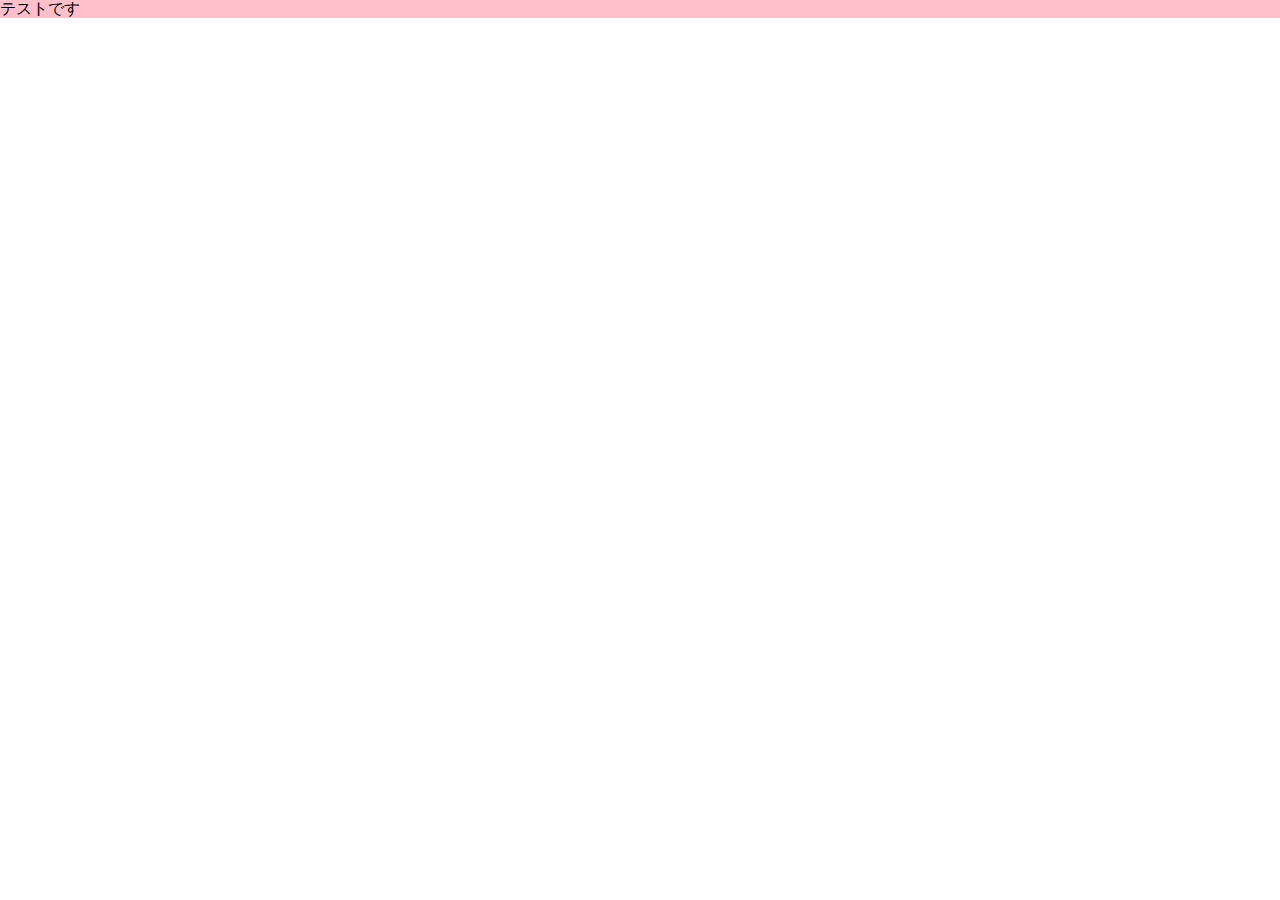
==== index.html @ f7360ed0 "1.test.htmlを削除 2.FLOCSSの構成要素フォルダを作成 3.index.html / style.cssを作成" ====
<!doctype html>
<html lang="ja">
<head>
  <meta charset="UTF-8">
  <meta name="viewport" content="width=device-width,initial-scale=1">
  <title></title>
  <meta name="" content="">
  <link rel="stylesheet" href="./css/style.css">
  <script src="https://code.jquery.com/jquery-3.6.0.min.js"></script>
</head>
<body>
  <h1 class="test">テストです</h1>
</body>
</html>
---- css/style.css ----
@charset "UTF-8";
/*! destyle.css v2.0.2 | MIT License | https://github.com/nicolas-cusan/destyle.css */
/* Reset box-model and set borders */
/* ============================================ */
*,
::before,
::after {
  -webkit-box-sizing: border-box;
          box-sizing: border-box;
  border-style: solid;
  border-width: 0;
}

/* Document */
/* ============================================ */
/**
 * 1. Correct the line height in all browsers.
 * 2. Prevent adjustments of font size after orientation changes in iOS.
 * 3. Remove gray overlay on links for iOS.
 */
html {
  line-height: 1.15;
  /* 1 */
  -webkit-text-size-adjust: 100%;
  /* 2 */
  -webkit-tap-highlight-color: transparent;
  /* 3*/
}

/* Sections */
/* ============================================ */
/**
 * Remove the margin in all browsers.
 */
body {
  margin: 0;
}

/**
 * Render the `main` element consistently in IE.
 */
main {
  display: block;
}

/* Vertical rhythm */
/* ============================================ */
p,
table,
blockquote,
address,
pre,
iframe,
form,
figure,
dl {
  margin: 0;
}

/* Headings */
/* ============================================ */
h1,
h2,
h3,
h4,
h5,
h6 {
  font-size: inherit;
  line-height: inherit;
  font-weight: inherit;
  margin: 0;
}

/* Lists (enumeration) */
/* ============================================ */
ul,
ol {
  margin: 0;
  padding: 0;
  list-style: none;
}

/* Lists (definition) */
/* ============================================ */
dt {
  font-weight: bold;
}

dd {
  margin-left: 0;
}

/* Grouping content */
/* ============================================ */
/**
 * 1. Add the correct box sizing in Firefox.
 * 2. Show the overflow in Edge and IE.
 */
hr {
  -webkit-box-sizing: content-box;
          box-sizing: content-box;
  /* 1 */
  height: 0;
  /* 1 */
  overflow: visible;
  /* 2 */
  border-top-width: 1px;
  margin: 0;
  clear: both;
  color: inherit;
}

/**
 * 1. Correct the inheritance and scaling of font size in all browsers.
 * 2. Correct the odd `em` font sizing in all browsers.
 */
pre {
  font-family: monospace, monospace;
  /* 1 */
  font-size: inherit;
  /* 2 */
}

address {
  font-style: inherit;
}

/* Text-level semantics */
/* ============================================ */
/**
 * Remove the gray background on active links in IE 10.
 */
a {
  background-color: transparent;
  text-decoration: none;
  color: inherit;
}

/**
 * 1. Remove the bottom border in Chrome 57-
 * 2. Add the correct text decoration in Chrome, Edge, IE, Opera, and Safari.
 */
abbr[title] {
  text-decoration: underline;
  /* 2 */
  -webkit-text-decoration: underline dotted;
          text-decoration: underline dotted;
  /* 2 */
}

/**
 * Add the correct font weight in Chrome, Edge, and Safari.
 */
b,
strong {
  font-weight: bolder;
}

/**
 * 1. Correct the inheritance and scaling of font size in all browsers.
 * 2. Correct the odd `em` font sizing in all browsers.
 */
code,
kbd,
samp {
  font-family: monospace, monospace;
  /* 1 */
  font-size: inherit;
  /* 2 */
}

/**
 * Add the correct font size in all browsers.
 */
small {
  font-size: 80%;
}

/**
 * Prevent `sub` and `sup` elements from affecting the line height in
 * all browsers.
 */
sub,
sup {
  font-size: 75%;
  line-height: 0;
  position: relative;
  vertical-align: baseline;
}

sub {
  bottom: -0.25em;
}

sup {
  top: -0.5em;
}

/* Embedded content */
/* ============================================ */
/**
 * Prevent vertical alignment issues.
 */
img,
embed,
object,
iframe {
  vertical-align: bottom;
}

/* Forms */
/* ============================================ */
/**
 * Reset form fields to make them styleable
 */
button,
input,
optgroup,
select,
textarea {
  -webkit-appearance: none;
  -moz-appearance: none;
       appearance: none;
  vertical-align: middle;
  color: inherit;
  font: inherit;
  background: transparent;
  padding: 0;
  margin: 0;
  outline: 0;
  border-radius: 0;
  text-align: inherit;
}

/**
 * Reset radio and checkbox appearance to preserve their look in iOS.
 */
[type="checkbox"] {
  -webkit-appearance: checkbox;
  -moz-appearance: checkbox;
       appearance: checkbox;
}

[type="radio"] {
  -webkit-appearance: radio;
  -moz-appearance: radio;
       appearance: radio;
}

/**
 * Show the overflow in IE.
 * 1. Show the overflow in Edge.
 */
button,
input {
  /* 1 */
  overflow: visible;
}

/**
 * Remove the inheritance of text transform in Edge, Firefox, and IE.
 * 1. Remove the inheritance of text transform in Firefox.
 */
button,
select {
  /* 1 */
  text-transform: none;
}

/**
 * Correct the inability to style clickable types in iOS and Safari.
 */
button,
[type="button"],
[type="reset"],
[type="submit"] {
  cursor: pointer;
  -webkit-appearance: none;
  -moz-appearance: none;
       appearance: none;
}

button[disabled],
[type="button"][disabled],
[type="reset"][disabled],
[type="submit"][disabled] {
  cursor: default;
}

/**
 * Remove the inner border and padding in Firefox.
 */
button::-moz-focus-inner,
[type="button"]::-moz-focus-inner,
[type="reset"]::-moz-focus-inner,
[type="submit"]::-moz-focus-inner {
  border-style: none;
  padding: 0;
}

/**
 * Restore the focus styles unset by the previous rule.
 */
button:-moz-focusring,
[type="button"]:-moz-focusring,
[type="reset"]:-moz-focusring,
[type="submit"]:-moz-focusring {
  outline: 1px dotted ButtonText;
}

/**
 * Remove arrow in IE10 & IE11
 */
select::-ms-expand {
  display: none;
}

/**
 * Remove padding
 */
option {
  padding: 0;
}

/**
 * Reset to invisible
 */
fieldset {
  margin: 0;
  padding: 0;
  min-width: 0;
}

/**
 * 1. Correct the text wrapping in Edge and IE.
 * 2. Correct the color inheritance from `fieldset` elements in IE.
 * 3. Remove the padding so developers are not caught out when they zero out
 *    `fieldset` elements in all browsers.
 */
legend {
  color: inherit;
  /* 2 */
  display: table;
  /* 1 */
  max-width: 100%;
  /* 1 */
  padding: 0;
  /* 3 */
  white-space: normal;
  /* 1 */
}

/**
 * Add the correct vertical alignment in Chrome, Firefox, and Opera.
 */
progress {
  vertical-align: baseline;
}

/**
 * Remove the default vertical scrollbar in IE 10+.
 */
textarea {
  overflow: auto;
}

/**
 * Correct the cursor style of increment and decrement buttons in Chrome.
 */
[type="number"]::-webkit-inner-spin-button,
[type="number"]::-webkit-outer-spin-button {
  height: auto;
}

/**
 * 1. Correct the outline style in Safari.
 */
[type="search"] {
  outline-offset: -2px;
  /* 1 */
}

/**
 * Remove the inner padding in Chrome and Safari on macOS.
 */
[type="search"]::-webkit-search-decoration {
  -webkit-appearance: none;
}

/**
 * 1. Correct the inability to style clickable types in iOS and Safari.
 * 2. Change font properties to `inherit` in Safari.
 */
::-webkit-file-upload-button {
  -webkit-appearance: button;
  /* 1 */
  font: inherit;
  /* 2 */
}

/**
 * Clickable labels
 */
label[for] {
  cursor: pointer;
}

/* Interactive */
/* ============================================ */
/*
 * Add the correct display in Edge, IE 10+, and Firefox.
 */
details {
  display: block;
}

/*
 * Add the correct display in all browsers.
 */
summary {
  display: list-item;
}

/*
 * Remove outline for editable content.
 */
[contenteditable] {
  outline: none;
}

/* Table */
/* ============================================ */
table {
  border-collapse: collapse;
  border-spacing: 0;
}

caption {
  text-align: left;
}

td,
th {
  vertical-align: top;
  padding: 0;
}

th {
  text-align: left;
  font-weight: bold;
}

/* Misc */
/* ============================================ */
/**
 * Add the correct display in IE 10+.
 */
template {
  display: none;
}

/**
 * Add the correct display in IE 10.
 */
[hidden] {
  display: none;
}

/*_reset.scssを読み込む */
.test {
  background-color: pink;
}

/*_base.scssを読み込む */
/*# sourceMappingURL=style.css.map */
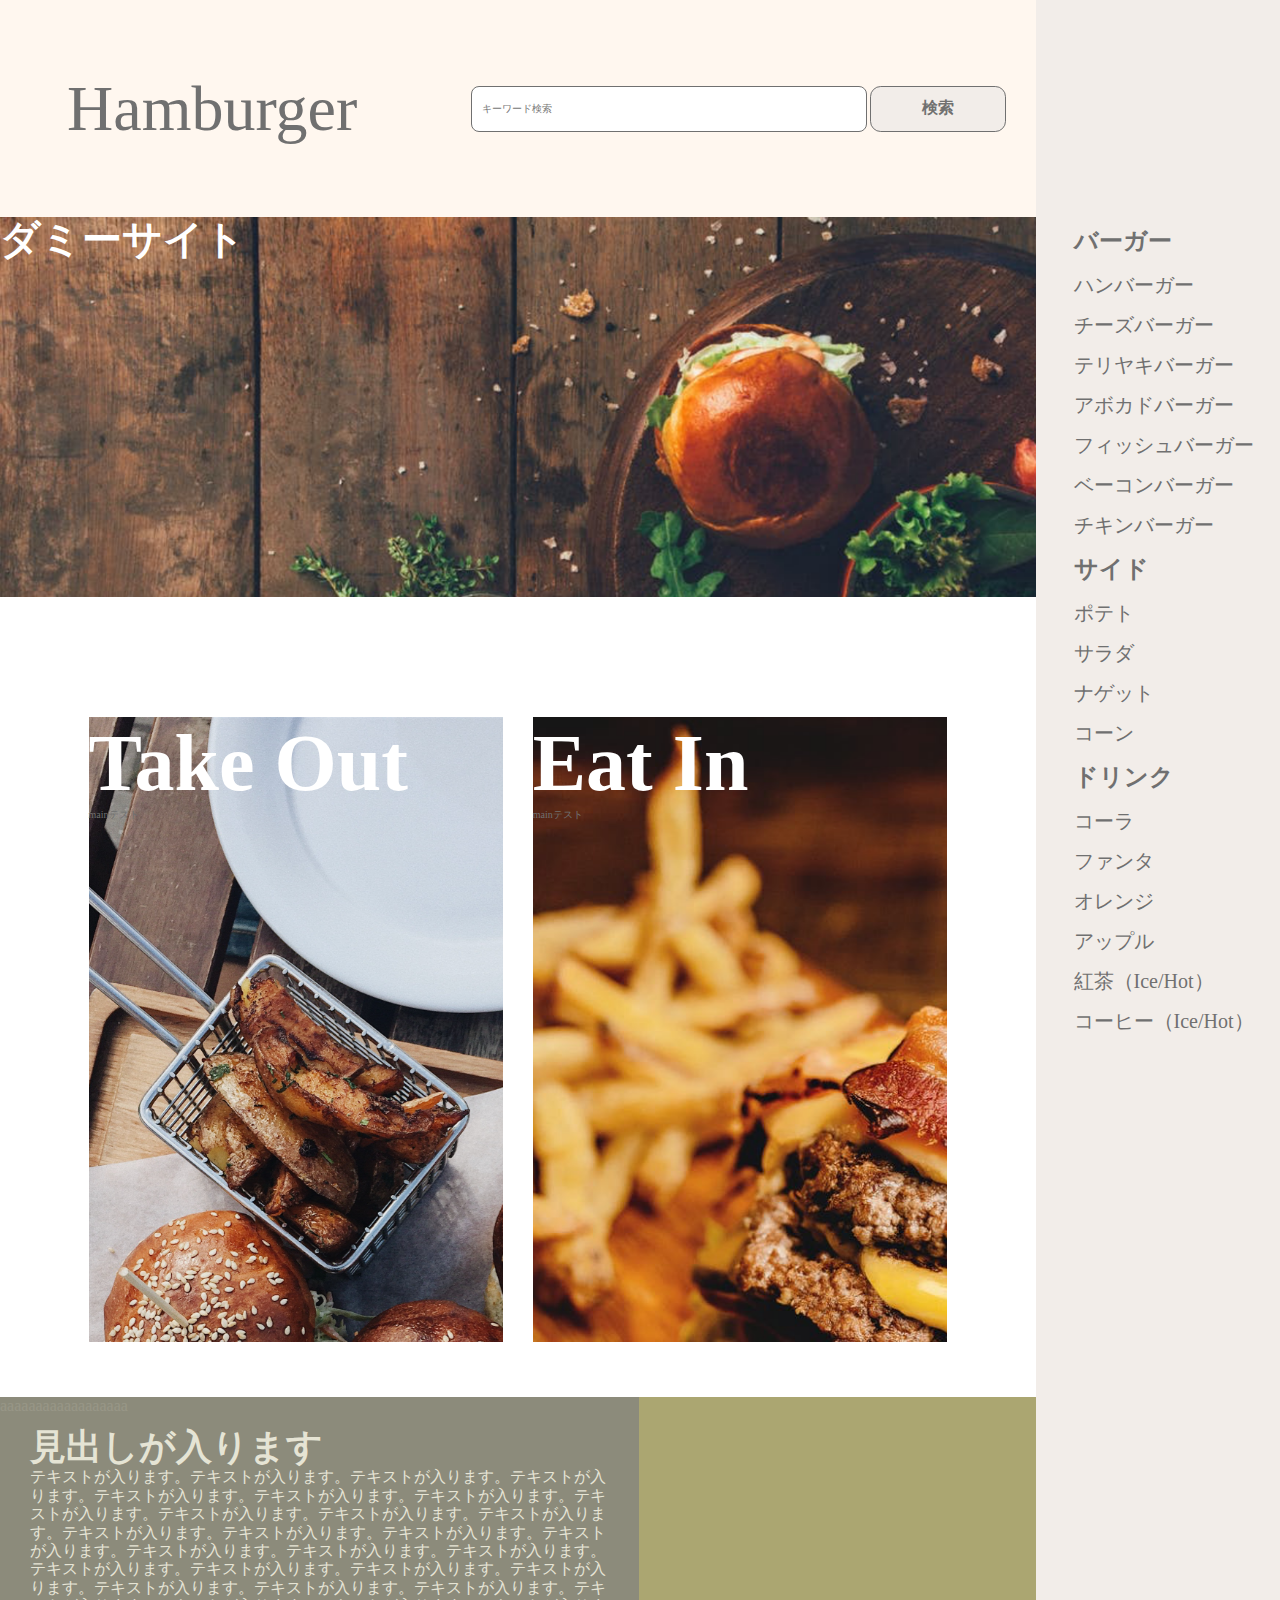
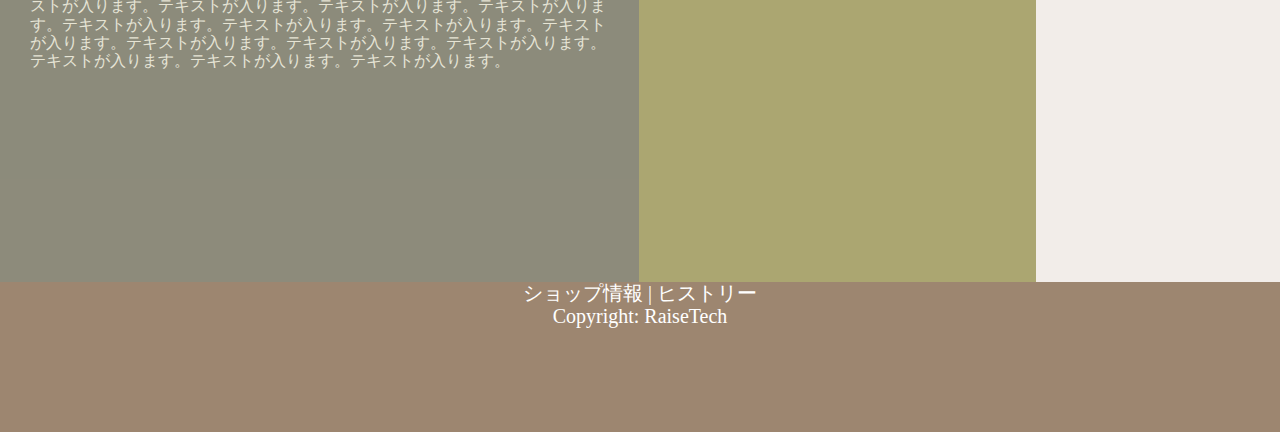
==== commit 99022f1a: "frontpage　大枠を作成" ====
--- a/index.html
+++ b/index.html
@@ -9,6 +9,107 @@
   <script src="https://code.jquery.com/jquery-3.6.0.min.js"></script>
 </head>
 <body>
-  <h1 class="test">テストです</h1>
+  <div class="c-left__wrapper">
+    <div class="l-header">
+      <a href="#" class="l-header__title">Hamburger</a>
+      <!-- 検索 -->
+      <div class="p-search">
+        <form action="/index.html" method="get" class="p-search__container">
+          <form method="get" action="#">
+            <input type="text" size="25" placeholder="　キーワード検索">
+            <input type="submit" value="検索">
+          </form>
+          
+      </div>
+      <button class="c-hamburger__button">MENU</button>
+    </div>
+
+    <div class="l-main">
+      <!-- メインビジュアル -->
+      <div class="c-main__visual">
+        <h1>ダミーサイト</h1>
+      </div>
+      
+      <!-- サービス内容 -->
+      <div class="p-service">
+        <div class="p-service__wrapper">
+
+          <!-- テイクアウト -->
+          <section class="p-service__content p-service__takeout">
+          <p class="p-service__heading">Take Out</p>
+          <p>mainテスト</p>
+          </section>
+
+          <!-- イートイン -->
+          <section class="p-service__content p-service__eatin">
+            <p class="p-service__heading">Eat In</p>
+            <p>mainテスト</p>
+          </section>
+        </div>
+      </div>
+
+      <!-- アクセス -->
+      <section class="p-access">        
+        <!-- 地図 -->
+        <iframe src="https://www.google.com/maps/embed?pb=!1m18!1m12!1m3!1d3241.74797546837!2d139.74324421524608!3d35.65858048019957!2m3!1f0!2f0!3f0!3m2!1i1024!2i768!4f13.1!3m3!1m2!1s0x60188bbd9009ec09%3A0x481a93f0d2a409dd!2z5p2x5Lqs44K_44Ov44O8!5e0!3m2!1sja!2sjp!4v1626242596701!5m2!1sja!2sjp" width="100%" height="485" style="border:0;" allowfullscreen="" loading="lazy"></iframe>
+        <div class="p-access__cover">aaaaaaaaaaaaaaaaaa</div>
+        <div class="p-access__content">
+          <!-- アクセステキスト -->
+          <div class="p-access__content--text">
+            <h2>見出しが入ります</h2>
+            <p>テキストが入ります。テキストが入ります。テキストが入ります。テキストが入ります。テキストが入ります。テキストが入ります。テキストが入ります。テキストが入ります。テキストが入ります。テキストが入ります。テキストが入ります。テキストが入ります。テキストが入ります。テキストが入ります。テキストが入ります。テキストが入ります。テキストが入ります。テキストが入ります。テキストが入ります。テキストが入ります。テキストが入ります。テキストが入ります。テキストが入ります。テキストが入ります。テキストが入ります。テキストが入ります。テキストが入ります。テキストが入ります。テキストが入ります。テキストが入ります。テキストが入ります。テキストが入ります。テキストが入ります。テキストが入ります。テキストが入ります。テキストが入ります。テキストが入ります。テキストが入ります。テキストが入ります。</p>
+          </div>
+        </div>
+      </section>
+          
+    </div>
+  </div>
+
+    <div class="l-sidebar">
+      <div class="c-sidebar__cover"></div>
+      <div class="p-navigation">
+        <button class="c-sidebar__button">×</button>
+
+        <ul class="p-navigation__main">
+          <li>バーガー
+            <ul class="p-navigation__sub">
+              <li>ハンバーガー</li>
+              <li>チーズバーガー</li>
+              <li>テリヤキバーガー</li>
+              <li>アボカドバーガー</li>
+              <li>フィッシュバーガー</li>
+              <li>ベーコンバーガー</li>
+              <li>チキンバーガー</li>
+            </ul>
+          </li>
+
+          <li>サイド
+            <ul class="p-navigation__sub">
+              <li>ポテト</li>
+              <li>サラダ</li>
+              <li>ナゲット</li>
+              <li>コーン</li>
+            </ul>
+          </li>
+
+          <li>ドリンク
+            <ul  class="p-navigation__sub">
+              <li>コーラ</li>
+              <li>ファンタ</li>
+              <li>オレンジ</li>
+              <li>アップル</li>
+              <li>紅茶（Ice/Hot）</li>
+              <li>コーヒー（Ice/Hot）</li>
+            </ul>
+          </li>
+
+        </ul>
+      </div>
+    </div>
+  <div class="l-footer">
+    <a href="#">ショップ情報 | ヒストリー</a>
+    <p>Copyright: RaiseTech</p>
+  </div>
+  <script src="./js/script.js"></script> 
 </body>
-</html>
+</html>--- a/css/style.css
+++ b/css/style.css
@@ -467,9 +467,324 @@
 }
 
 /*_reset.scssを読み込む */
-.test {
-  background-color: pink;
+html {
+  font-size: 62.5%;
+}
+
+body {
+  max-width: 100%;
+  position: relative;
+  color: #707070;
 }
 
 /*_base.scssを読み込む */
+/* カンプデータ 
+pc:1920/2993
+tab:834/1825
+sp: 375/2716
+*/
+/* 幅設定 */
+/* ============================================ */
+/* レスポンシブ対応 */
+/* ============================================ */
+.l-header {
+  height: 217px;
+  background-color: #FFF7EF;
+  display: -webkit-box;
+  display: -ms-flexbox;
+  display: flex;
+  -webkit-box-align: center;
+      -ms-flex-align: center;
+          align-items: center;
+}
+
+@media only screen and (max-width: 1194px) {
+  .l-header {
+    width: 100%;
+    z-index: 50;
+    display: block;
+    text-align: center;
+  }
+}
+
+@media only screen and (max-width: 834px) {
+  .l-header {
+    height: 375px;
+  }
+}
+
+.l-header .l-header__title {
+  display: block;
+  font-size: 64px;
+  font-family: "Roboto";
+  margin-left: 67px;
+}
+
+@media only screen and (max-width: 1194px) {
+  .l-header .l-header__title {
+    margin-left: 0;
+    padding-top: 40px;
+    padding-bottom: 35px;
+  }
+}
+
+.l-sidebar {
+  width: 19.1%;
+  height: calc(100% - 150px);
+  position: absolute;
+  right: 0;
+  top: 0;
+}
+
+@media only screen and (max-width: 1194px) {
+  .l-sidebar {
+    width: 100%;
+    height: 100%;
+    display: none;
+    z-index: 100;
+  }
+}
+
+.l-main {
+  height: calc(100% - 217px);
+}
+
+.l-footer {
+  height: 150px;
+  background-color: #9D8670;
+  color: #FFF;
+  font-size: 2.0rem;
+  font-family: "M+ 1m";
+  text-align: center;
+}
+
+.c-left__wrapper {
+  width: 80.9%;
+  height: calc(100% - 150px);
+}
+
+@media only screen and (max-width: 1194px) {
+  .c-left__wrapper {
+    width: 100%;
+  }
+}
+
+.c-main__visual {
+  width: 100%;
+  height: 380px;
+  background-image: url("./../img/frontpage_c-mainVisual.png");
+  background-size: cover;
+}
+
+.c-main__visual h1 {
+  color: #fff;
+  font-size: 4.0rem;
+  font-weight: bold;
+  font-family: "M+ 1m";
+}
+
+.c-sidebar__cover {
+  display: none;
+}
+
+@media only screen and (max-width: 1194px) {
+  .c-sidebar__cover {
+    display: block;
+    height: 100%;
+    width: 56%;
+    background-color: black;
+    opacity: 0.2;
+  }
+}
+
+.c-sidebar__button {
+  display: none;
+  width: 32px;
+  height: 32px;
+  float: right;
+}
+
+@media only screen and (max-width: 1194px) {
+  .c-sidebar__button {
+    display: block;
+  }
+}
+
+.c-hamburger__button {
+  display: none;
+  font-size: 3.4rem;
+  font-weight: bold;
+  font-family: "Roboto";
+}
+
+@media only screen and (max-width: 1194px) {
+  .c-hamburger__button {
+    display: block;
+    position: absolute;
+    right: 0;
+    top: 0;
+  }
+}
+
+@media only screen and (max-width: 1194px) {
+  .c-active {
+    display: -webkit-box;
+    display: -ms-flexbox;
+    display: flex;
+  }
+}
+
+@media only screen and (max-width: 1194px) {
+  .c-cancel {
+    display: none;
+  }
+}
+
+.p-navigation {
+  background-color: #F2EDE9;
+  width: 100%;
+  height: 100%;
+}
+
+@media only screen and (max-width: 1194px) {
+  .p-navigation {
+    width: 44%;
+  }
+}
+
+.p-navigation .p-navigation__main {
+  font-size: 2.4rem;
+  font-weight: bold;
+  padding-top: 217px;
+  padding-left: 38px;
+  line-height: 2;
+}
+
+.p-navigation .p-navigation__main .p-navigation__sub {
+  font-size: 2.0rem;
+  font-weight: normal;
+  line-height: 2;
+}
+
+.p-service {
+  width: 100%;
+  height: 800px;
+}
+
+@media only screen and (max-width: 834px) {
+  .p-service {
+    height: 1500px;
+  }
+}
+
+.p-service .p-service__wrapper {
+  display: -webkit-box;
+  display: -ms-flexbox;
+  display: flex;
+  -webkit-box-pack: center;
+      -ms-flex-pack: center;
+          justify-content: center;
+  padding-top: 120px;
+  margin-bottom: 134px;
+}
+
+@media only screen and (max-width: 834px) {
+  .p-service .p-service__wrapper {
+    display: block;
+  }
+}
+
+.p-service .p-service__wrapper .p-service__takeout {
+  background-color: darksalmon;
+  background-image: url("./../img/frontpage_p-service__content--takeout.png");
+  height: 625px;
+  width: 40%;
+  margin: 0 15px;
+}
+
+.p-service .p-service__wrapper .p-service__eatin {
+  background-color: darksalmon;
+  background-image: url("./../img/frontpage_p-service__content--eatin.png");
+  height: 625px;
+  width: 40%;
+  margin: 0 15px;
+}
+
+.p-service .p-service__wrapper .p-service__heading {
+  font-size: 8.0rem;
+  font-weight: bold;
+  color: #fff;
+}
+
+.p-access {
+  background-color: darkkhaki;
+  font-size: 1.6rem;
+  display: block;
+  -webkit-box-align: end;
+      -ms-flex-align: end;
+          align-items: flex-end;
+  color: #fff;
+  position: relative;
+}
+
+.p-access .p-access__cover {
+  position: absolute;
+  top: 0;
+  width: 100%;
+  height: 100%;
+  background-color: gray;
+  opacity: 0.3;
+}
+
+.p-access .p-access__content {
+  width: 61.7%;
+  height: 100%;
+  background-color: gray;
+  opacity: 0.7;
+  position: absolute;
+  top: 0;
+}
+
+.p-access .p-access__content .p-access__content--text {
+  padding: 30px;
+}
+
+.p-access .p-access__content .p-access__content--text h2 {
+  font-size: 3.6rem;
+  font-weight: bold;
+  font-family: "M+ 1m";
+}
+
+.p-search {
+  margin: 0 0 0 auto;
+}
+
+.p-search .p-search__container {
+  margin-right: 30px;
+}
+
+.p-search input[type=text] {
+  width: 396px;
+  height: 46px;
+  background: #fff;
+  border: 1px solid #707070;
+  /* 枠線 */
+  border-radius: 0.8em;
+  /* 角丸 仮 */
+}
+
+.p-search input[type=submit] {
+  width: 136px;
+  height: 46px;
+  background-color: #F2EDE9;
+  border: 1px solid #707070;
+  /* 枠線 */
+  border-radius: 0.67em;
+  /* 角丸 仮 */
+  font-size: 1.6rem;
+  font-weight: bold;
+  font-family: "M+ 1m";
+  text-align: center;
+  cursor: pointer;
+}
 /*# sourceMappingURL=style.css.map */